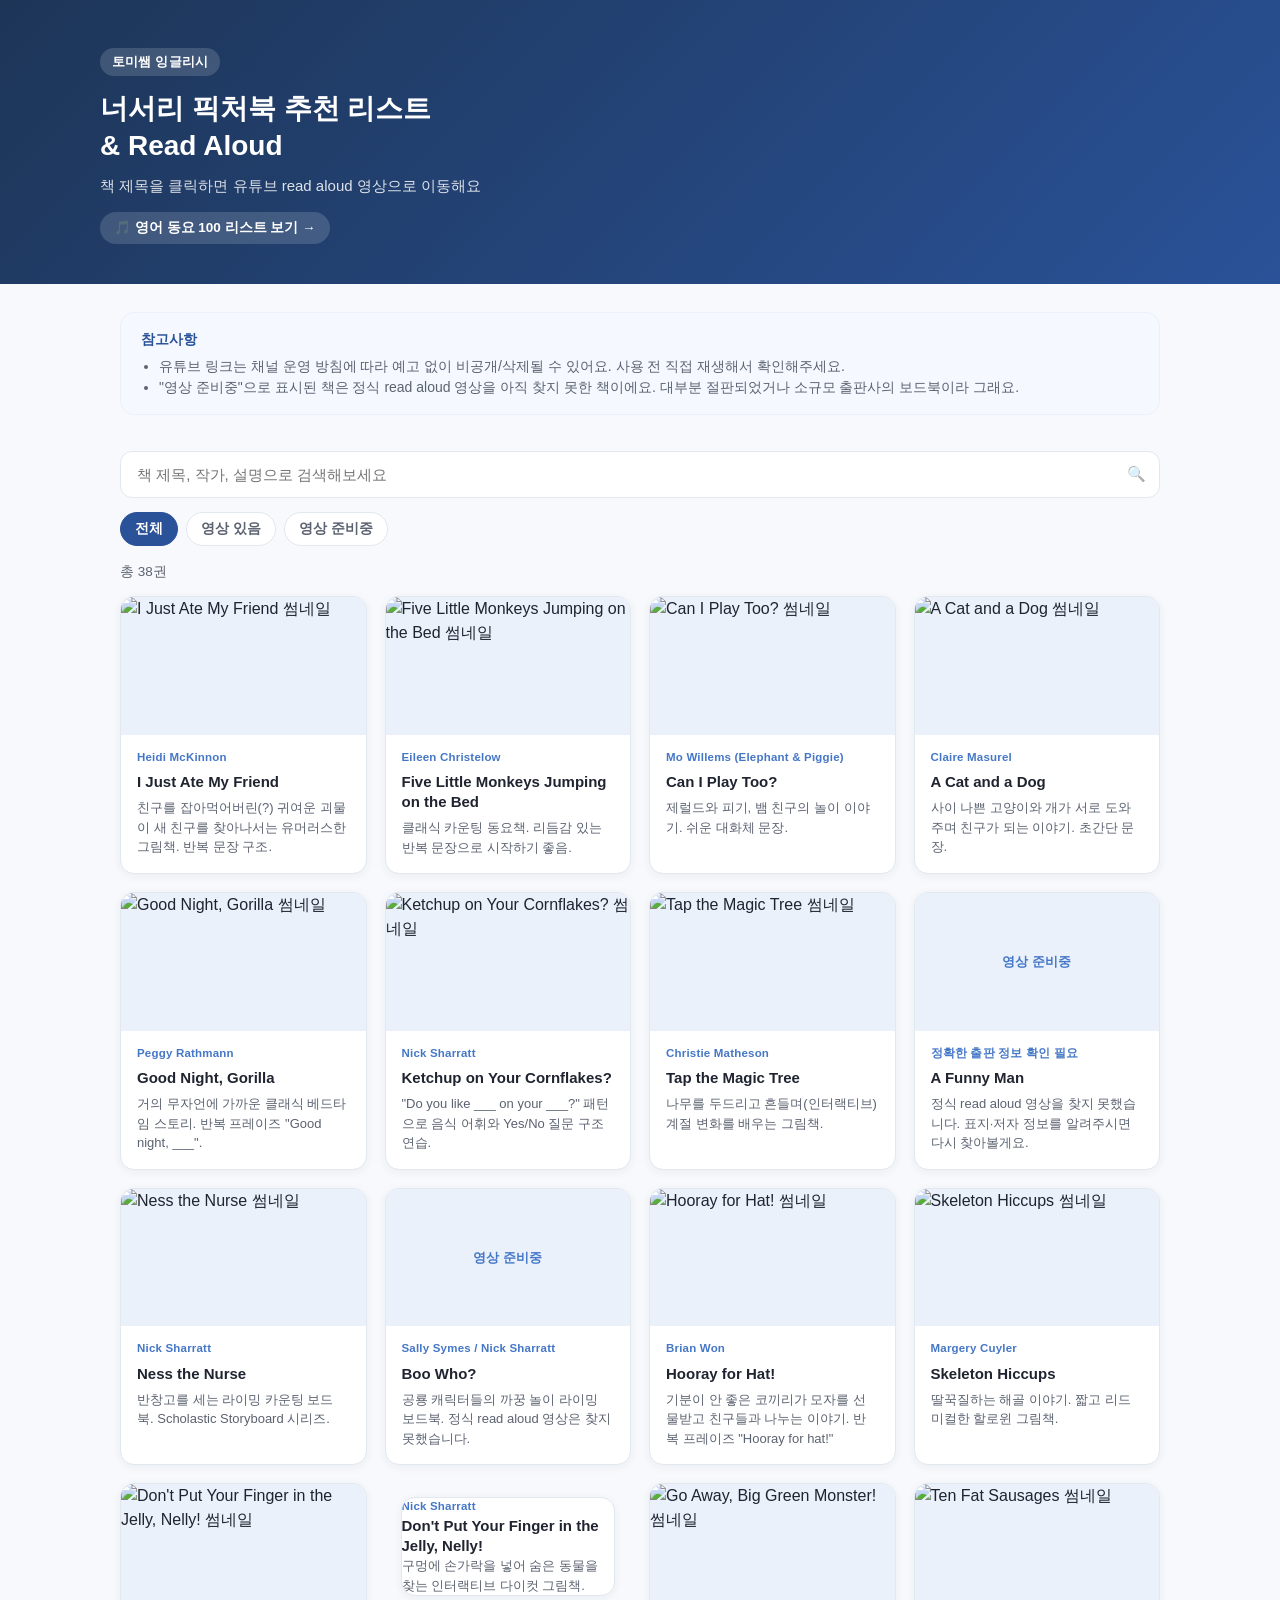
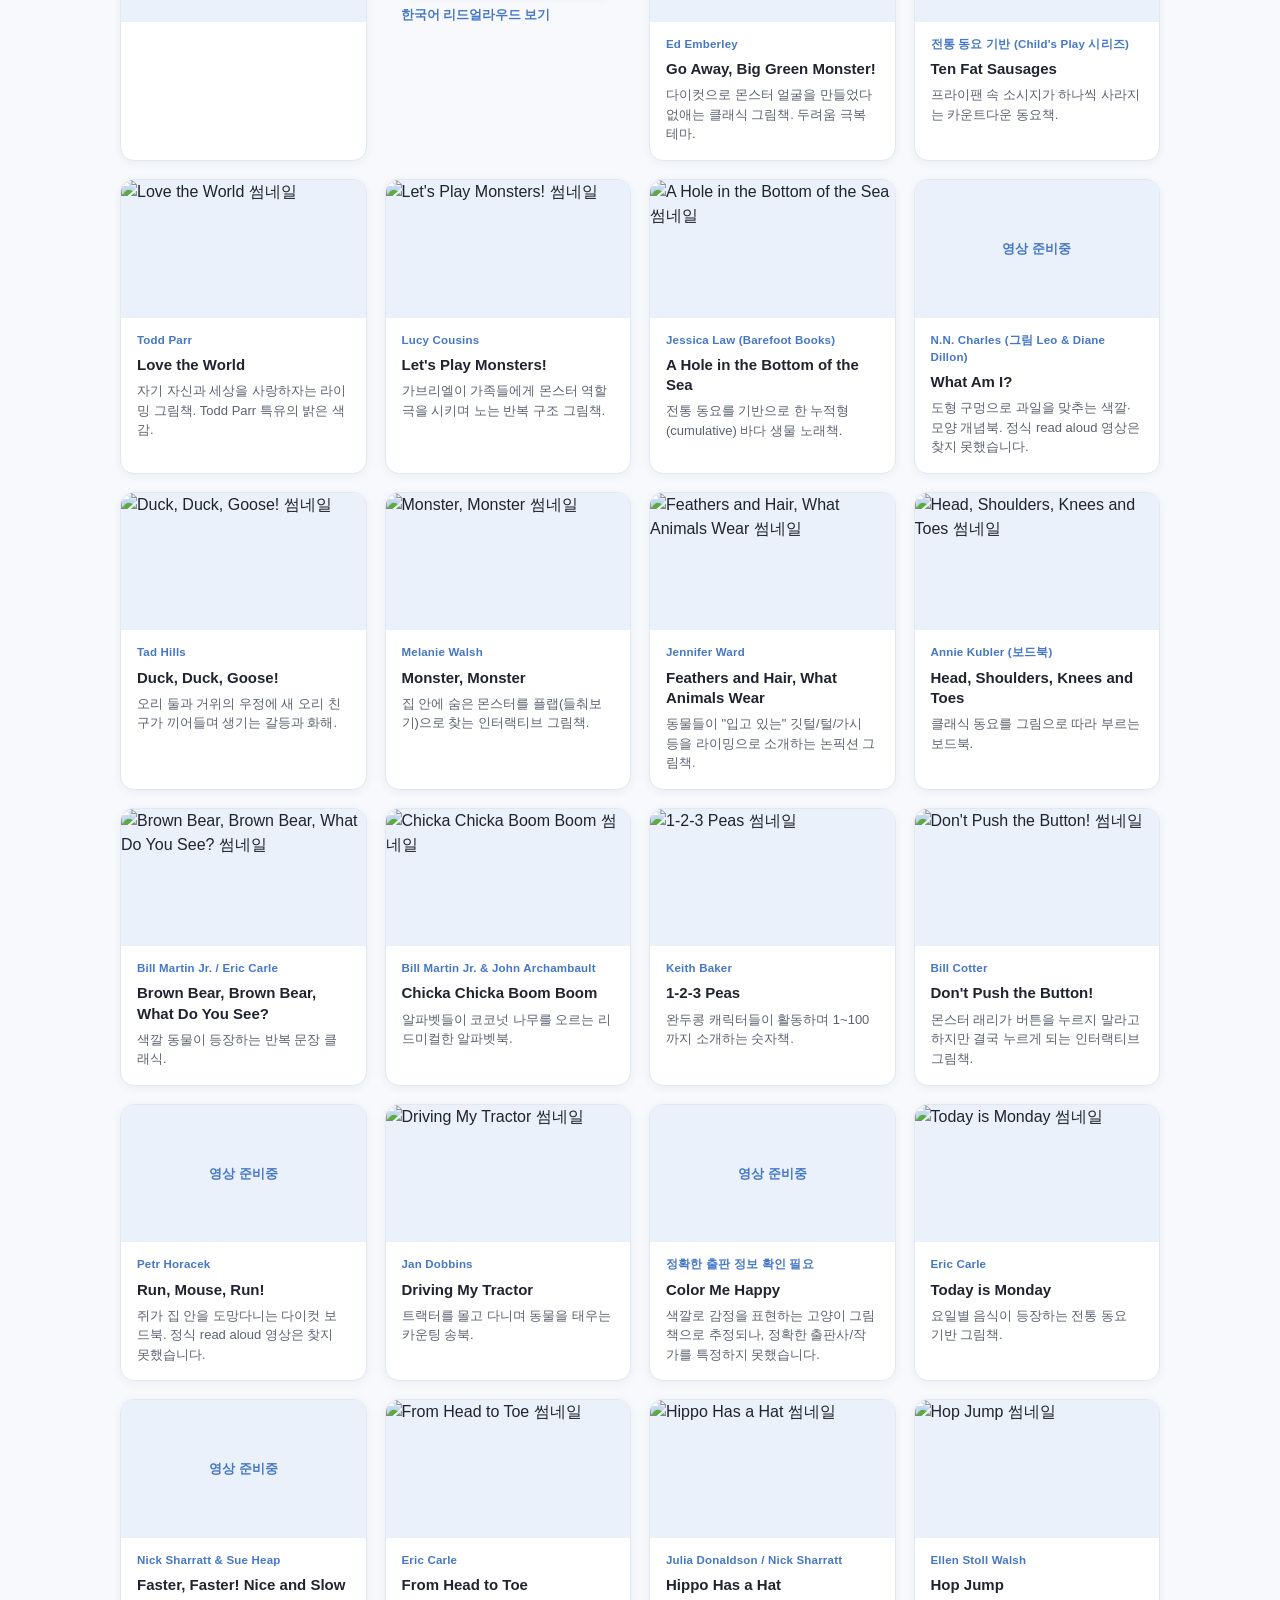
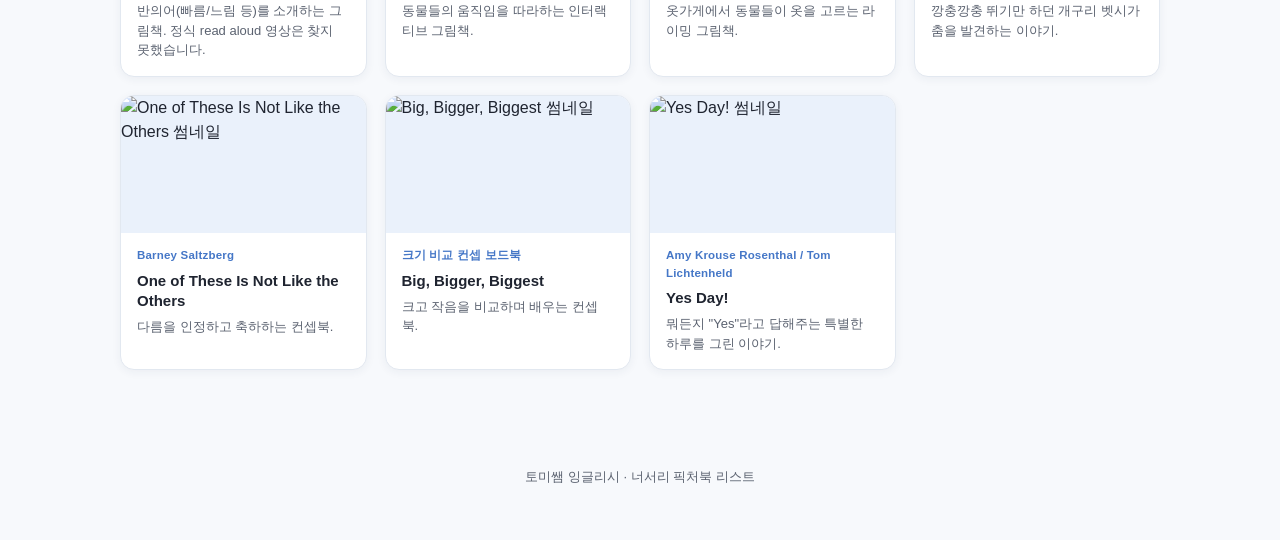
==== books/index.html @ ca2f473c "Add 너서리 픽처북 추천 리스트 & Read Aloud 페이지 동요 리스트와 동일한 디자인으로 books/ 페이지 추가, 영상 유무 필터와 검색 기능 포함. 두 리스트 간 이동 " ====
<!DOCTYPE html>
<html lang="ko">
<head>
<meta charset="UTF-8">
<meta name="viewport" content="width=device-width, initial-scale=1.0">
<title>토미쌤 잉글리시 | 너서리 픽처북 & Read Aloud</title>
<meta name="description" content="영유아를 위한 너서리 픽처북 추천 리스트. 각 책의 유튜브 read aloud 영상 링크를 검색해서 바로 찾아볼 수 있습니다.">
<link rel="stylesheet" href="../style.css">
</head>
<body>
  <header class="site-header">
    <div class="header-inner">
      <div class="brand">
        <span class="brand-badge">토미쌤 잉글리시</span>
        <h1>너서리 픽처북 추천 리스트<br>& Read Aloud</h1>
        <p class="tagline">책 제목을 클릭하면 유튜브 read aloud 영상으로 이동해요</p>
        <a class="nav-link" href="../">🎵 영어 동요 100 리스트 보기 →</a>
      </div>
    </div>
  </header>

  <main class="container">
    <section class="tip-box">
      <div class="tip-title">참고사항</div>
      <ul>
        <li>유튜브 링크는 채널 운영 방침에 따라 예고 없이 비공개/삭제될 수 있어요. 사용 전 직접 재생해서 확인해주세요.</li>
        <li>"영상 준비중"으로 표시된 책은 정식 read aloud 영상을 아직 찾지 못한 책이에요. 대부분 절판되었거나 소규모 출판사의 보드북이라 그래요.</li>
      </ul>
    </section>

    <section class="controls">
      <div class="search-wrap">
        <input id="search-input" type="text" placeholder="책 제목, 작가, 설명으로 검색해보세요" autocomplete="off">
        <span class="search-icon">🔍</span>
      </div>
      <div id="category-tabs" class="category-tabs"></div>
    </section>

    <section class="result-info">
      <span id="result-count"></span>
    </section>

    <section id="song-grid" class="song-grid"></section>

    <div id="empty-state" class="empty-state" hidden>
      <p>검색 결과가 없어요 🐣</p>
      <p class="empty-sub">다른 검색어를 입력해보세요.</p>
    </div>
  </main>

  <footer class="site-footer">
    <p>토미쌤 잉글리시 &middot; 너서리 픽처북 리스트</p>
  </footer>

  <script src="data.js"></script>
  <script src="script.js"></script>
</body>
</html>
---- style.css ----
:root {
  --blue-900: #1d3557;
  --blue-700: #2a5298;
  --blue-500: #4577c7;
  --blue-100: #eaf1fb;
  --blue-50: #f5f9ff;
  --ink: #1f2430;
  --ink-soft: #5b6270;
  --border: #e2e8f0;
  --bg: #f7f9fc;
  --card-bg: #ffffff;
  --radius: 14px;
  --shadow: 0 2px 10px rgba(29, 53, 87, 0.06);
}

* { box-sizing: border-box; }

body {
  margin: 0;
  font-family: "Pretendard", "Apple SD Gothic Neo", "Malgun Gothic", -apple-system, BlinkMacSystemFont, sans-serif;
  background: var(--bg);
  color: var(--ink);
  line-height: 1.5;
}

.site-header {
  background: linear-gradient(135deg, var(--blue-900), var(--blue-700));
  color: #fff;
  padding: 48px 20px 40px;
}

.header-inner {
  max-width: 1080px;
  margin: 0 auto;
}

.brand-badge {
  display: inline-block;
  background: rgba(255, 255, 255, 0.15);
  padding: 4px 12px;
  border-radius: 999px;
  font-size: 13px;
  font-weight: 600;
  letter-spacing: 0.2px;
  margin-bottom: 14px;
}

.brand h1 {
  margin: 0 0 10px;
  font-size: 28px;
  line-height: 1.35;
}

.tagline {
  margin: 0 0 14px;
  color: rgba(255, 255, 255, 0.85);
  font-size: 15px;
}

.nav-link {
  display: inline-block;
  color: #fff;
  font-size: 13.5px;
  font-weight: 600;
  text-decoration: none;
  background: rgba(255, 255, 255, 0.15);
  padding: 6px 14px;
  border-radius: 999px;
  transition: background 0.15s;
}

.nav-link:hover {
  background: rgba(255, 255, 255, 0.28);
}

.container {
  max-width: 1080px;
  margin: 0 auto;
  padding: 28px 20px 60px;
}

.tip-box {
  background: var(--blue-50);
  border: 1px solid var(--blue-100);
  border-radius: var(--radius);
  padding: 16px 20px;
  margin-bottom: 24px;
}

.tip-title {
  font-weight: 700;
  color: var(--blue-700);
  margin-bottom: 6px;
  font-size: 14px;
}

.tip-box ul {
  margin: 0;
  padding-left: 18px;
  color: var(--ink-soft);
  font-size: 14px;
}

.controls {
  position: sticky;
  top: 0;
  background: var(--bg);
  padding: 12px 0 16px;
  z-index: 10;
}

.search-wrap {
  position: relative;
  margin-bottom: 14px;
}

#search-input {
  width: 100%;
  padding: 14px 44px 14px 16px;
  font-size: 15px;
  border: 1.5px solid var(--border);
  border-radius: 12px;
  background: #fff;
  outline: none;
  transition: border-color 0.15s;
}

#search-input:focus {
  border-color: var(--blue-500);
}

.search-icon {
  position: absolute;
  right: 14px;
  top: 50%;
  transform: translateY(-50%);
  opacity: 0.5;
  font-size: 15px;
}

.category-tabs {
  display: flex;
  flex-wrap: wrap;
  gap: 8px;
}

.tab-btn {
  border: 1.5px solid var(--border);
  background: #fff;
  color: var(--ink-soft);
  padding: 7px 14px;
  border-radius: 999px;
  font-size: 13.5px;
  font-weight: 600;
  cursor: pointer;
  transition: all 0.15s;
  white-space: nowrap;
}

.tab-btn:hover {
  border-color: var(--blue-500);
  color: var(--blue-700);
}

.tab-btn.active {
  background: var(--blue-700);
  border-color: var(--blue-700);
  color: #fff;
}

.result-info {
  color: var(--ink-soft);
  font-size: 13.5px;
  margin-bottom: 14px;
}

.song-grid {
  display: grid;
  grid-template-columns: repeat(auto-fill, minmax(240px, 1fr));
  gap: 18px;
}

.song-card {
  background: var(--card-bg);
  border: 1px solid var(--border);
  border-radius: var(--radius);
  overflow: hidden;
  text-decoration: none;
  color: inherit;
  box-shadow: var(--shadow);
  transition: transform 0.15s, box-shadow 0.15s;
  display: flex;
  flex-direction: column;
}

.song-card:hover {
  transform: translateY(-3px);
  box-shadow: 0 8px 20px rgba(29, 53, 87, 0.12);
}

.thumb-wrap {
  position: relative;
  width: 100%;
  aspect-ratio: 16 / 9;
  background: var(--blue-100);
  overflow: hidden;
}

.thumb-wrap img {
  width: 100%;
  height: 100%;
  object-fit: cover;
  display: block;
}

.play-overlay {
  position: absolute;
  inset: 0;
  display: flex;
  align-items: center;
  justify-content: center;
  background: rgba(0, 0, 0, 0);
  transition: background 0.15s;
}

.song-card:hover .play-overlay {
  background: rgba(0, 0, 0, 0.15);
}

.play-overlay span {
  width: 46px;
  height: 46px;
  border-radius: 50%;
  background: rgba(255, 255, 255, 0.92);
  display: flex;
  align-items: center;
  justify-content: center;
  font-size: 16px;
  color: var(--blue-700);
  opacity: 0;
  transform: scale(0.85);
  transition: all 0.15s;
}

.song-card:hover .play-overlay span {
  opacity: 1;
  transform: scale(1);
}

.card-body {
  padding: 14px 16px 16px;
  display: flex;
  flex-direction: column;
  gap: 6px;
  flex: 1;
}

.card-category {
  font-size: 11.5px;
  font-weight: 700;
  color: var(--blue-500);
  letter-spacing: 0.2px;
}

.card-title {
  font-size: 15px;
  font-weight: 700;
  color: var(--ink);
  line-height: 1.35;
}

.card-desc {
  font-size: 13px;
  color: var(--ink-soft);
}

.no-thumb {
  display: flex;
  align-items: center;
  justify-content: center;
  background: var(--blue-100);
}

.no-thumb-label {
  color: var(--blue-500);
  font-weight: 700;
  font-size: 13px;
}

.song-card.no-link {
  cursor: default;
}

.song-card.no-link:hover {
  transform: none;
  box-shadow: var(--shadow);
}

.ko-link {
  align-self: flex-start;
  margin-top: 4px;
  font-size: 12.5px;
  font-weight: 700;
  color: var(--blue-500);
  text-decoration: none;
}

.ko-link:hover {
  text-decoration: underline;
}

.empty-state {
  text-align: center;
  padding: 60px 20px;
  color: var(--ink-soft);
}

.empty-state p {
  margin: 4px 0;
  font-size: 16px;
}

.empty-sub {
  font-size: 13.5px !important;
}

.site-footer {
  text-align: center;
  color: var(--ink-soft);
  font-size: 13px;
  padding: 24px 20px 40px;
}

@media (max-width: 480px) {
  .brand h1 { font-size: 22px; }
  .site-header { padding: 36px 16px 30px; }
}
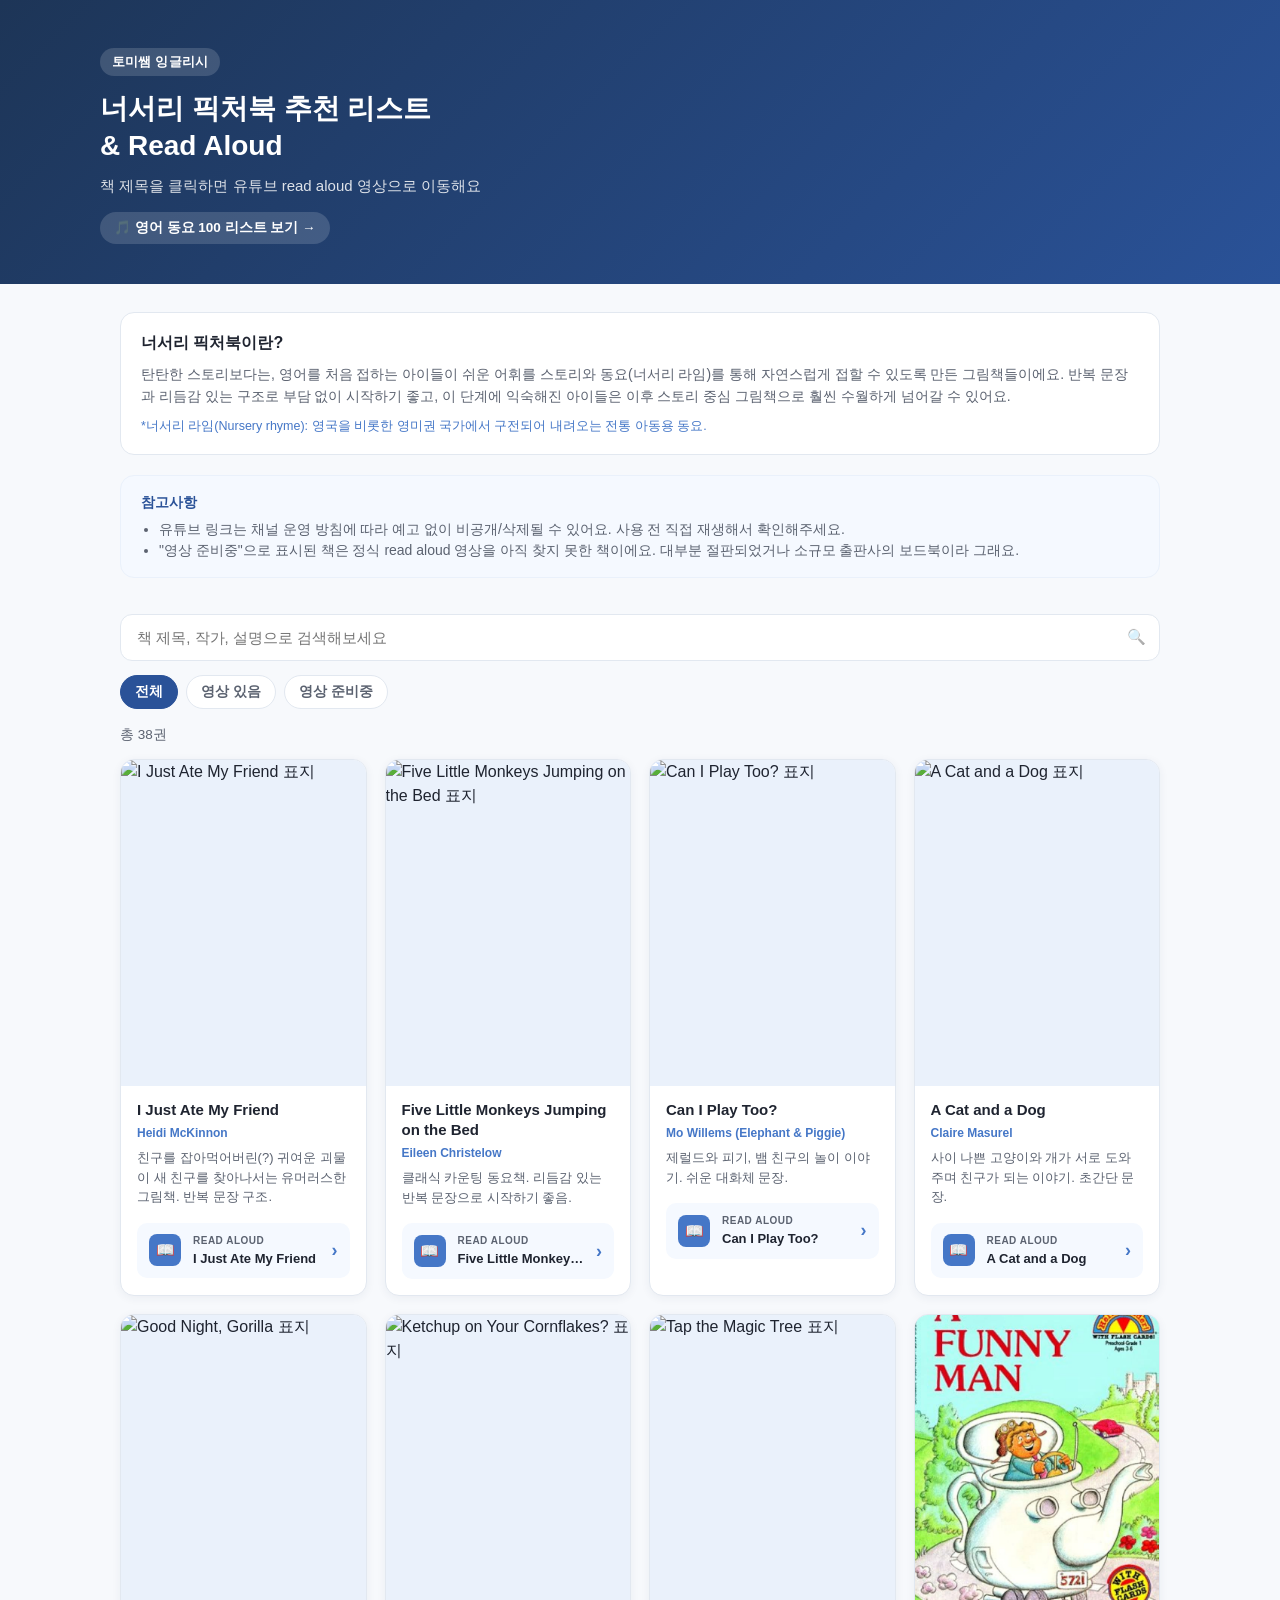
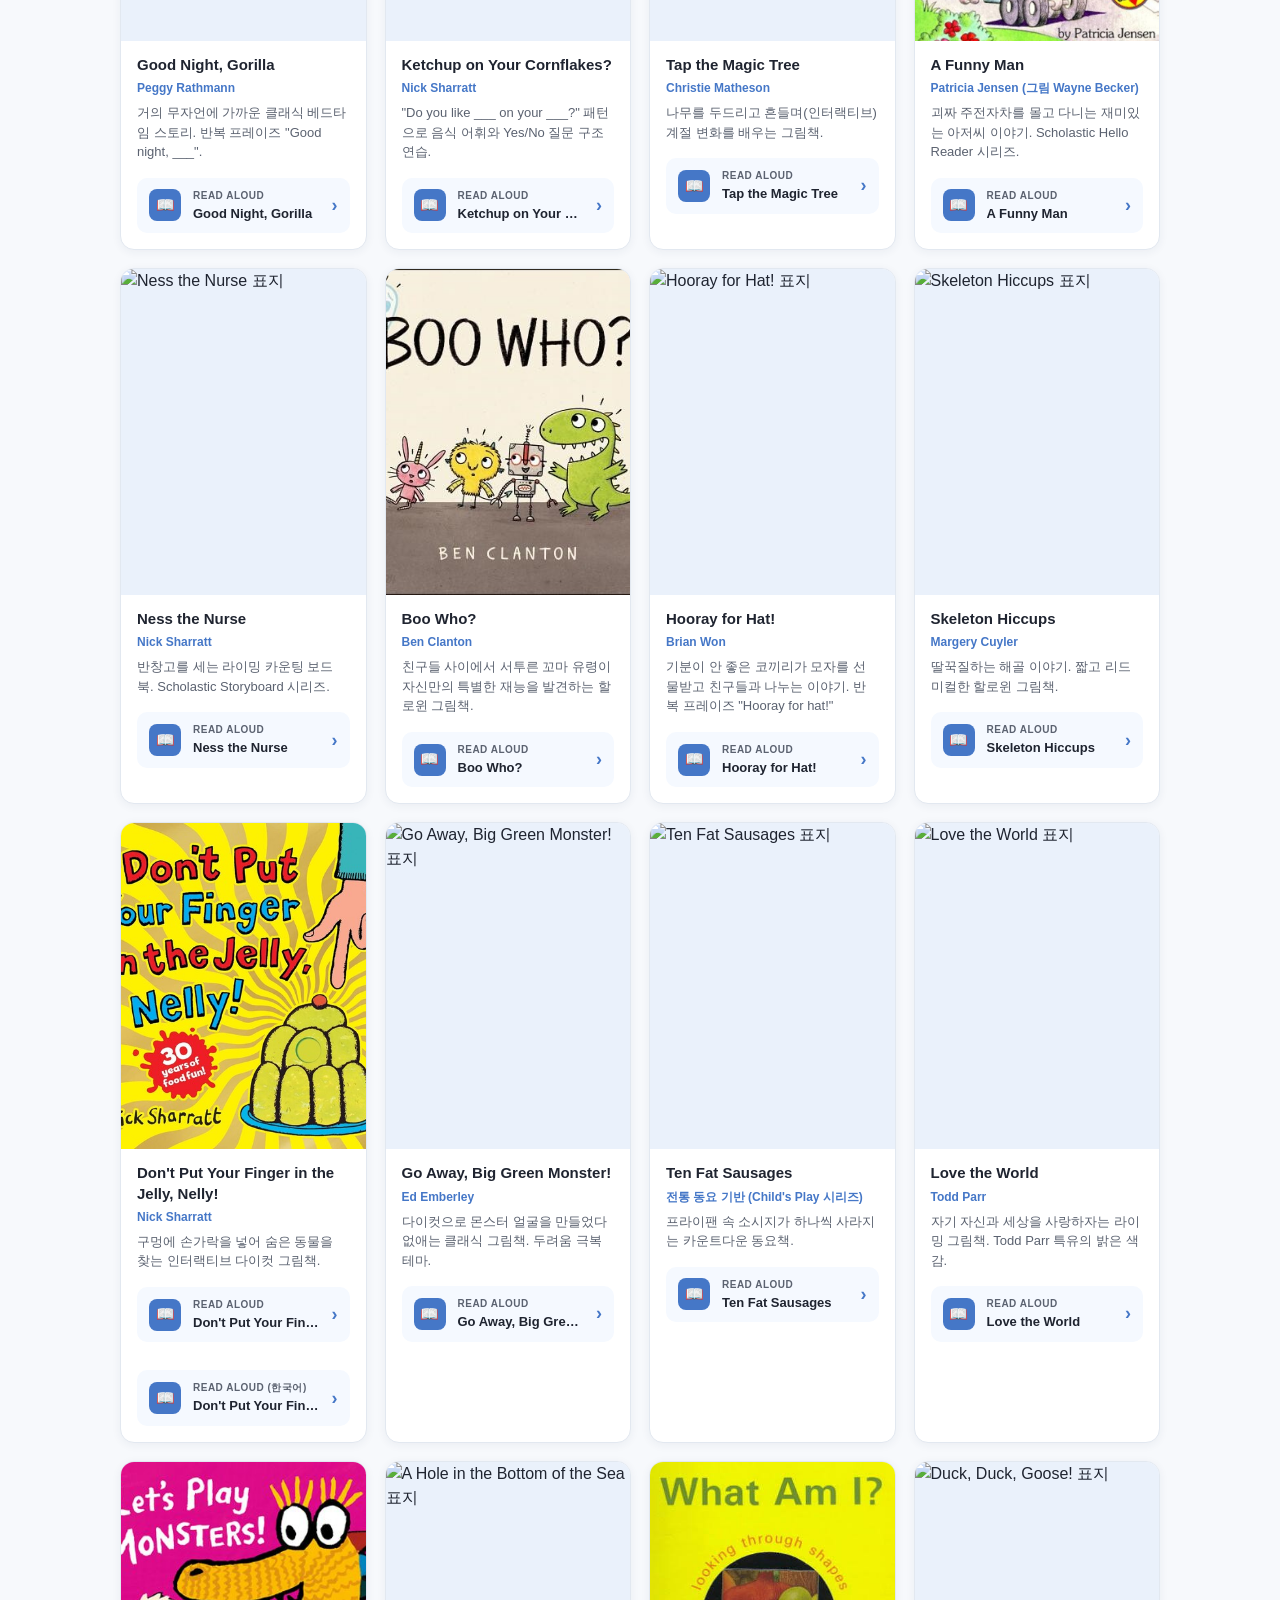
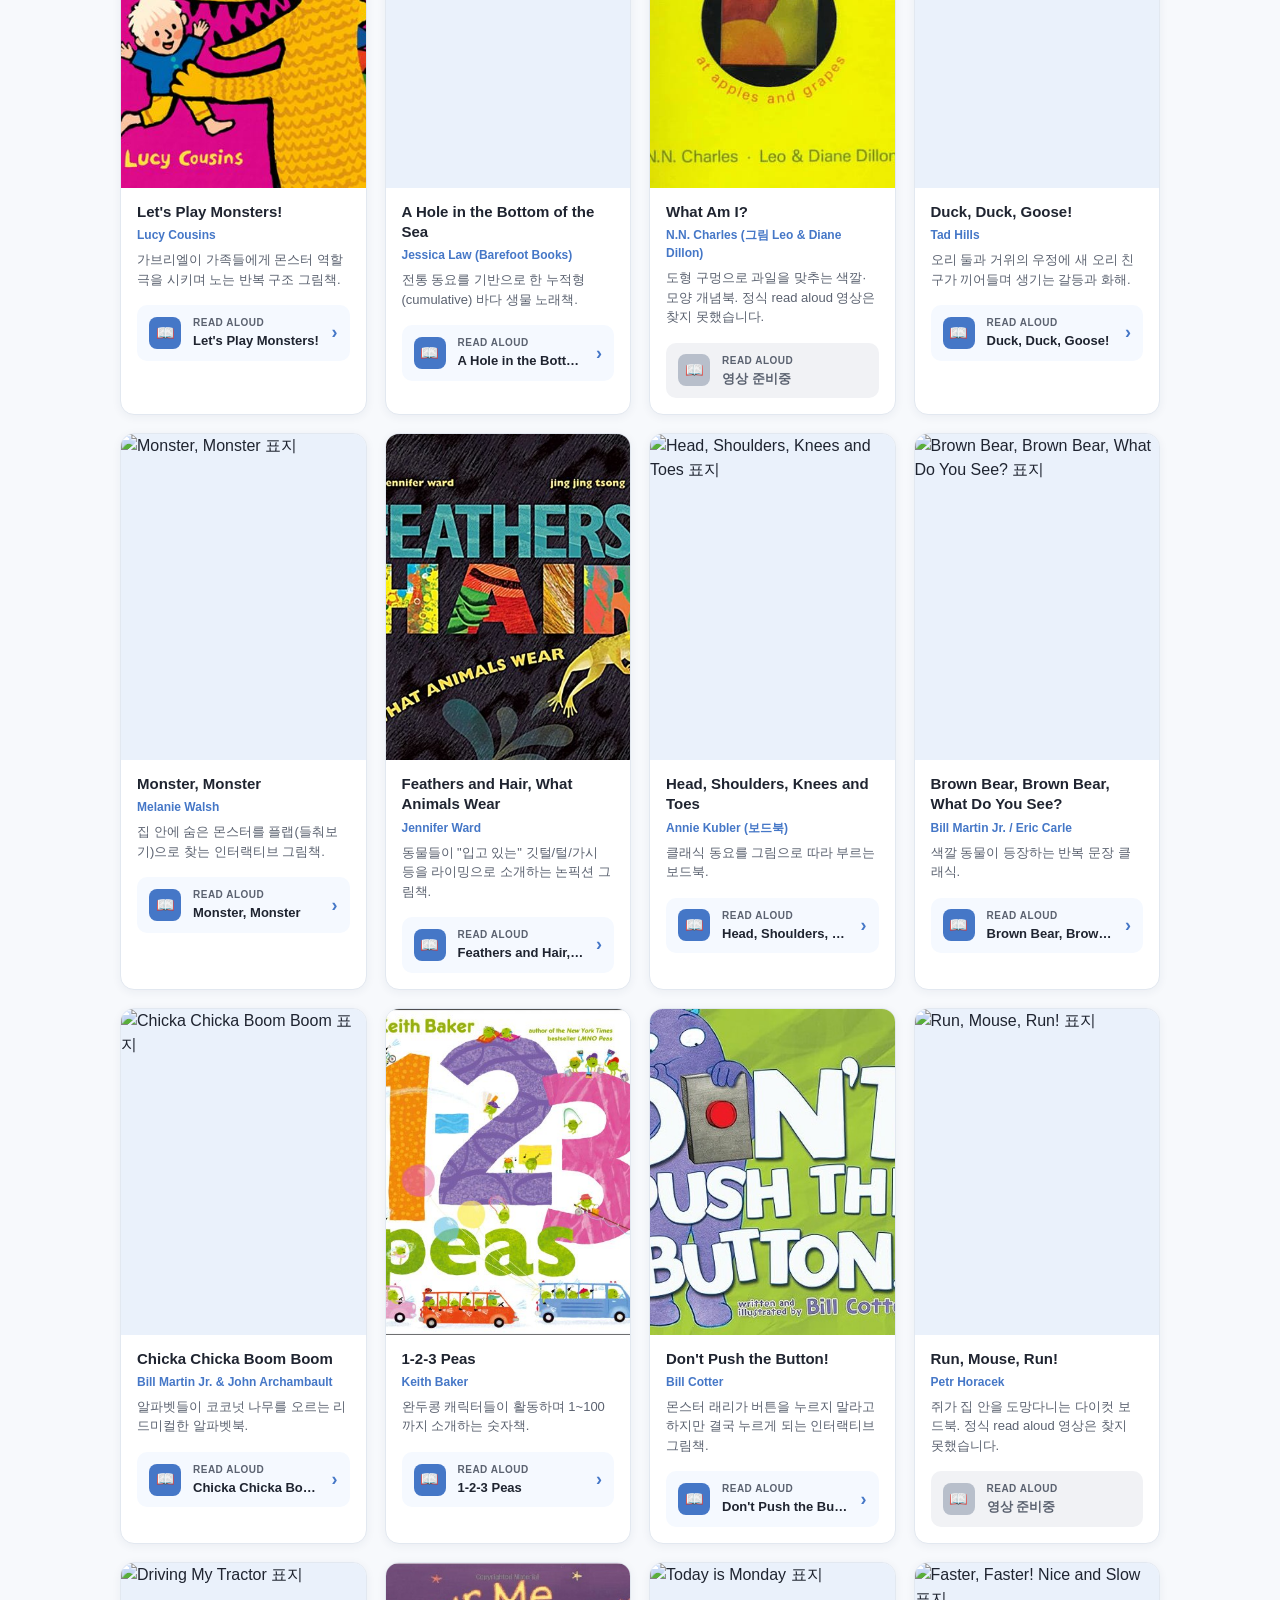
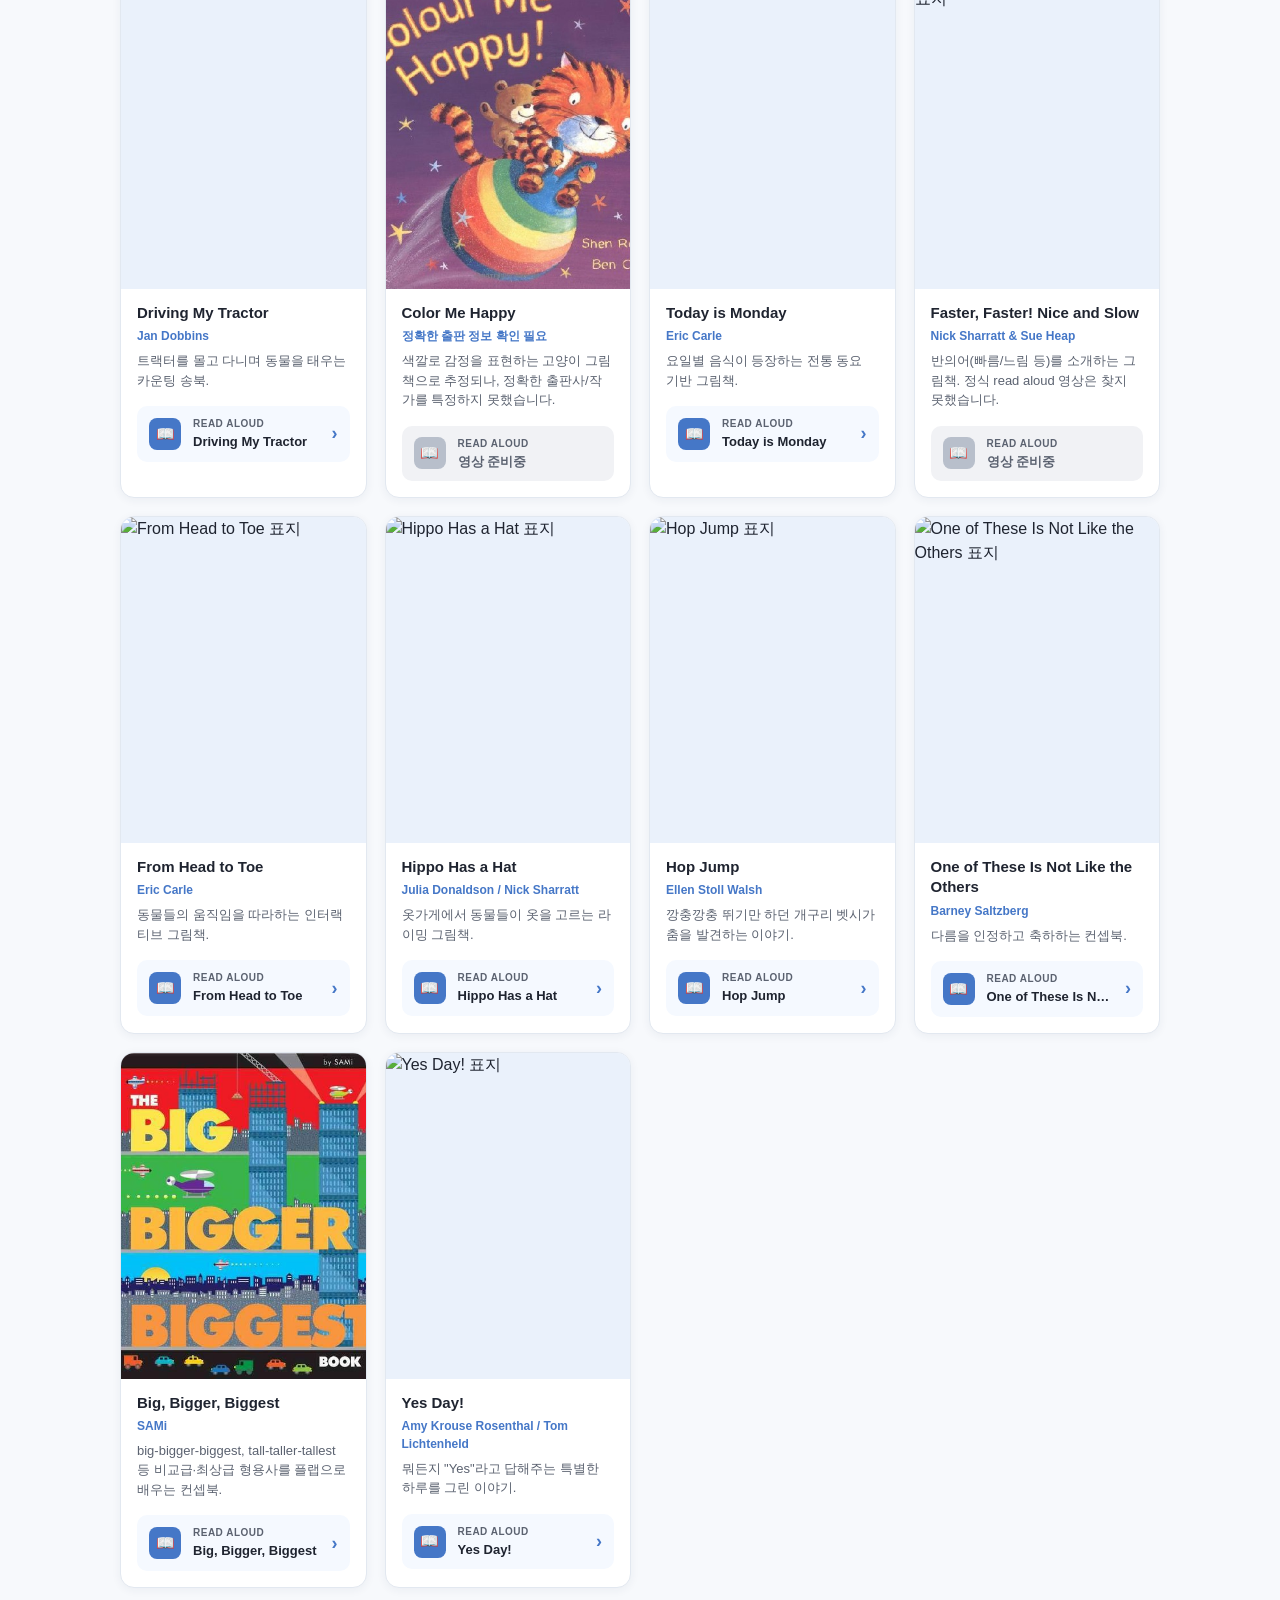
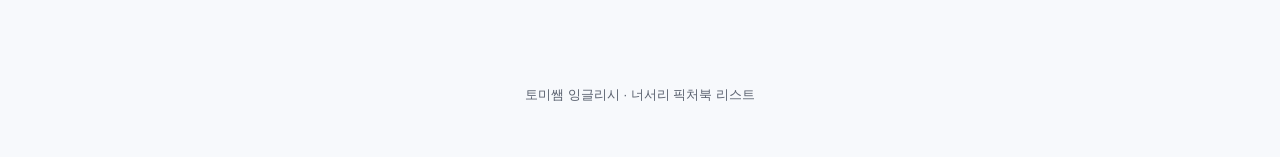
==== commit ec07dff2: "그림책 리스트에 "너서리 픽처북이란?" 설명 섹션 추가 부모님들이 이 리스트가 다루는 책들의 성격(스토리 중심이 아닌 반복 문장/리듬 기반 입문용 그림책)을 바로 이해할 수 있도록" ====
--- a/books/index.html
+++ b/books/index.html
@@ -20,6 +20,12 @@
   </header>
 
   <main class="container">
+    <section class="intro-box">
+      <div class="intro-title">너서리 픽처북이란?</div>
+      <p>탄탄한 스토리보다는, 영어를 처음 접하는 아이들이 쉬운 어휘를 스토리와 동요(너서리 라임)를 통해 자연스럽게 접할 수 있도록 만든 그림책들이에요. 반복 문장과 리듬감 있는 구조로 부담 없이 시작하기 좋고, 이 단계에 익숙해진 아이들은 이후 스토리 중심 그림책으로 훨씬 수월하게 넘어갈 수 있어요.</p>
+      <p class="intro-note">*너서리 라임(Nursery rhyme): 영국을 비롯한 영미권 국가에서 구전되어 내려오는 전통 아동용 동요.</p>
+    </section>
+
     <section class="tip-box">
       <div class="tip-title">참고사항</div>
       <ul>
--- a/style.css
+++ b/style.css
@@ -79,6 +79,34 @@
   padding: 28px 20px 60px;
 }
 
+.intro-box {
+  background: var(--card-bg);
+  border: 1px solid var(--border);
+  border-radius: var(--radius);
+  padding: 18px 20px;
+  margin-bottom: 20px;
+}
+
+.intro-title {
+  font-weight: 700;
+  color: var(--ink);
+  font-size: 16px;
+  margin-bottom: 8px;
+}
+
+.intro-box p {
+  margin: 0 0 8px;
+  font-size: 14px;
+  color: var(--ink-soft);
+  line-height: 1.6;
+}
+
+.intro-note {
+  font-size: 12.5px !important;
+  color: var(--blue-500) !important;
+  margin-bottom: 0 !important;
+}
+
 .tip-box {
   background: var(--blue-50);
   border: 1px solid var(--blue-100);
@@ -309,6 +337,140 @@
   text-decoration: underline;
 }
 
+/* 책 표지 + read aloud 링크 카드 (그림책 리스트 전용) */
+.book-card {
+  background: var(--card-bg);
+  border: 1px solid var(--border);
+  border-radius: var(--radius);
+  overflow: hidden;
+  box-shadow: var(--shadow);
+  display: flex;
+  flex-direction: column;
+}
+
+.book-cover-wrap {
+  width: 100%;
+  aspect-ratio: 3 / 4;
+  background: var(--blue-100);
+  display: flex;
+  align-items: center;
+  justify-content: center;
+  overflow: hidden;
+}
+
+.book-cover-wrap img {
+  width: 100%;
+  height: 100%;
+  object-fit: cover;
+  display: block;
+}
+
+.book-cover-fallback {
+  font-size: 44px;
+  opacity: 0.6;
+}
+
+.book-info {
+  padding: 14px 16px 4px;
+  display: flex;
+  flex-direction: column;
+  gap: 4px;
+}
+
+.book-title {
+  font-size: 15px;
+  font-weight: 700;
+  color: var(--ink);
+  line-height: 1.35;
+}
+
+.book-author {
+  font-size: 12px;
+  font-weight: 600;
+  color: var(--blue-500);
+}
+
+.book-desc {
+  font-size: 13px;
+  color: var(--ink-soft);
+  margin-top: 2px;
+}
+
+.read-row {
+  display: flex;
+  align-items: center;
+  gap: 12px;
+  margin: 12px 16px 16px;
+  padding: 10px 12px;
+  border-radius: 10px;
+  background: var(--blue-50);
+  text-decoration: none;
+  color: inherit;
+  transition: background 0.15s;
+}
+
+.read-row:hover {
+  background: var(--blue-100);
+}
+
+.read-row.disabled {
+  background: #f1f2f5;
+  cursor: default;
+}
+
+.read-row-icon {
+  width: 32px;
+  height: 32px;
+  border-radius: 8px;
+  background: var(--blue-500);
+  color: #fff;
+  display: flex;
+  align-items: center;
+  justify-content: center;
+  font-size: 15px;
+  flex-shrink: 0;
+}
+
+.read-row.disabled .read-row-icon {
+  background: #b8bfcb;
+}
+
+.read-row-text {
+  flex: 1;
+  min-width: 0;
+  display: flex;
+  flex-direction: column;
+  gap: 1px;
+}
+
+.read-row-label {
+  font-size: 10px;
+  font-weight: 700;
+  letter-spacing: 0.5px;
+  color: var(--ink-soft);
+  text-transform: uppercase;
+}
+
+.read-row-title {
+  font-size: 13px;
+  font-weight: 700;
+  color: var(--ink);
+  white-space: nowrap;
+  overflow: hidden;
+  text-overflow: ellipsis;
+}
+
+.read-row.disabled .read-row-title {
+  color: var(--ink-soft);
+}
+
+.read-row-chevron {
+  color: var(--blue-500);
+  font-size: 18px;
+  font-weight: 700;
+  flex-shrink: 0;
+}
+
 .empty-state {
   text-align: center;
   padding: 60px 20px;
